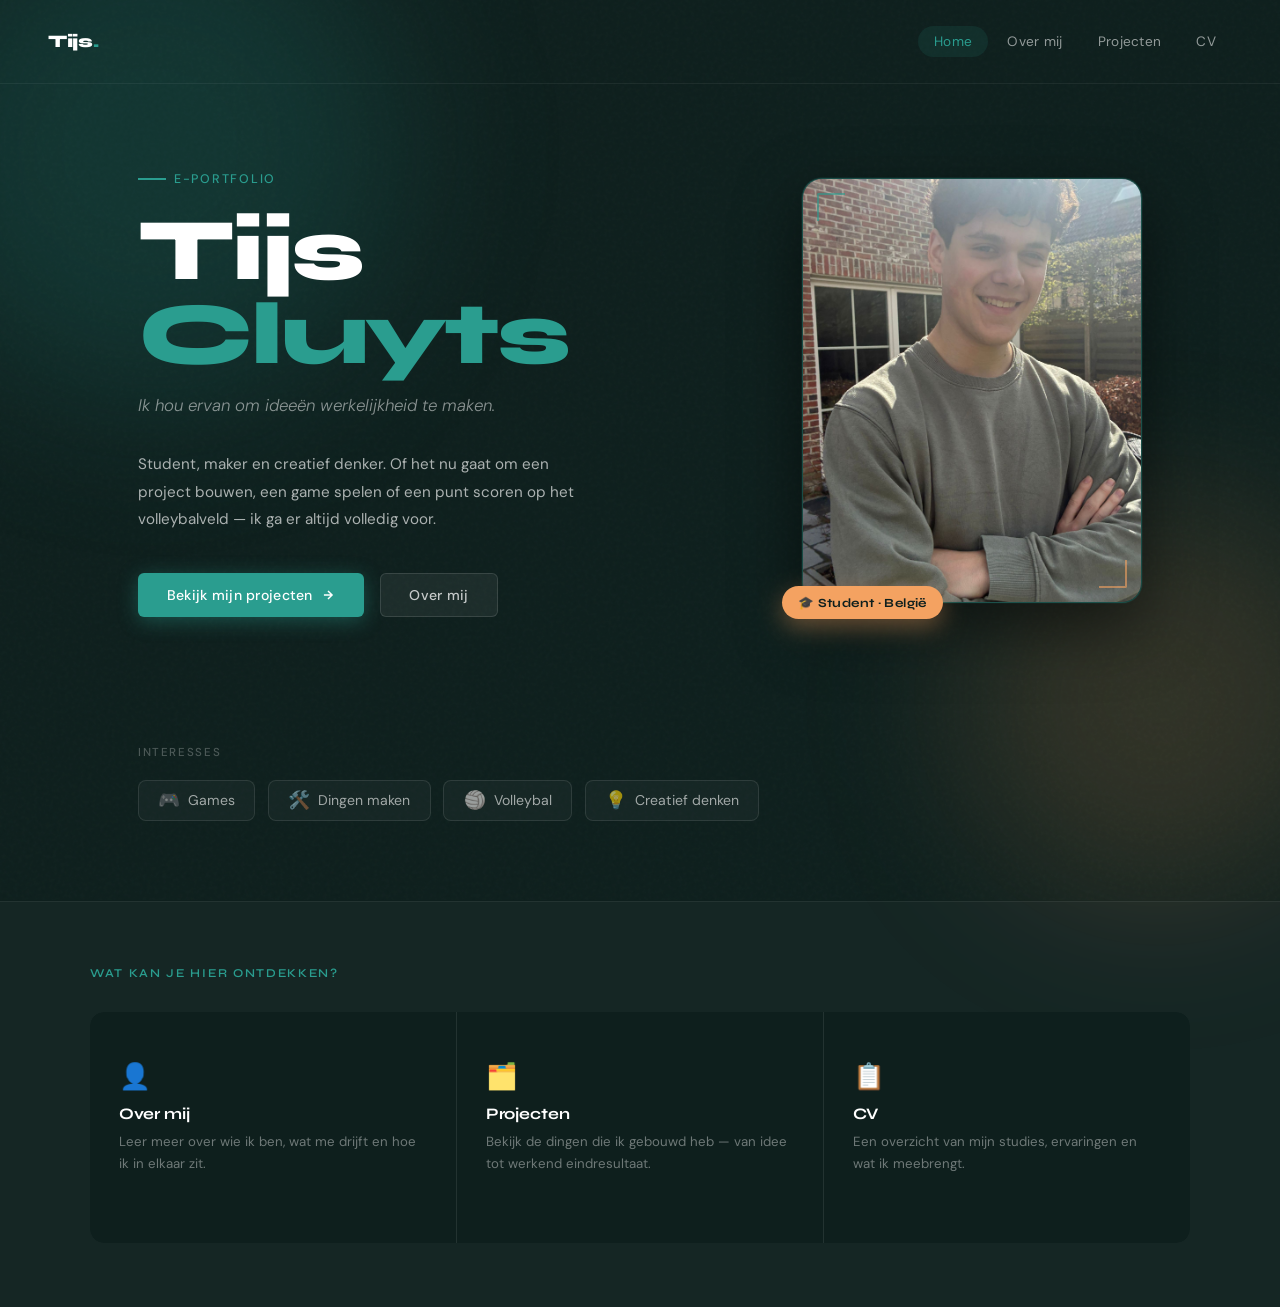
==== index.html @ 35dbf8cf "test" ====
<!DOCTYPE html>
<html lang="nl">
<head>
  <meta charset="UTF-8" />
  <meta name="viewport" content="width=device-width, initial-scale=1.0" />
  <title>Tijs Cluyts</title>
  <link href="https://fonts.googleapis.com/css2?family=Syne:wght@400;600;700;800&family=DM+Sans:ital,wght@0,300;0,400;0,500;1,300&display=swap" rel="stylesheet" />
  <link rel="stylesheet" href="index.css" />
</head>
<body>

  <div class="bg-blob blob-1"></div>
  <div class="bg-blob blob-2"></div>

  <!-- NAV -->
  <nav>
    <a href="#" class="nav-logo">Tijs<span>.</span></a>
    <ul class="nav-links">
      <li><a href="#" class="active">Home</a></li>
      <li><a href="over-mij.html">Over mij</a></li>
      <li><a href="#">Projecten</a></li>
      <li><a href="#">CV</a></li>
    </ul>
  </nav>

  <!-- HERO -->
  <section class="hero">
    <div class="hero-text">
      <div class="hero-eyebrow">E-Portfolio</div>
      <h1 class="hero-name">Tijs<br><span class="accent">Cluyts</span></h1>
      <p class="hero-tagline">Ik hou ervan om ideeën werkelijkheid te maken.</p>
      <p class="hero-desc">
        Student, maker en creatief denker. Of het nu gaat om een project bouwen,
        een game spelen of een punt scoren op het volleybalveld — ik ga er altijd
        volledig voor.
      </p>
      <div class="hero-cta">
        <a href="#" class="btn btn-primary">
          Bekijk mijn projecten
          <svg width="14" height="14" viewBox="0 0 24 24" fill="none" stroke="currentColor" stroke-width="2.5"><path d="M5 12h14M12 5l7 7-7 7"/></svg>
        </a>
        <a href="over-mij.html" class="btn btn-ghost">Over mij</a>
      </div>
    </div>

    <div class="hero-card-wrap">
      <div class="photo-card">
        <img src="profile.jpeg" alt="Profiel Foto">
        
      </div>
      <div class="badge">🎓 Student · België</div>
    </div>
  </section>

  <!-- INTEREST STRIP -->
  <div class="interest-strip">
    <p class="strip-label">Interesses</p>
    <div class="strip-items">
      <div class="strip-item"><span>🎮</span> Games</div>
      <div class="strip-item"><span>🛠️</span> Dingen maken</div>
      <div class="strip-item"><span>🏐</span> Volleybal</div>
      <div class="strip-item"><span>💡</span> Creatief denken</div>
    </div>
  </div>

  <!-- DISCOVER -->
  <section class="discover">
    <div class="discover-inner">
      <p class="discover-heading">Wat kan je hier ontdekken?</p>
      <div class="discover-grid">
        <a href="over-mij.html" class="discover-card">
          <div class="discover-num"></div>
          <span class="discover-icon">👤</span>
          <h3>Over mij</h3>
          <p>Leer meer over wie ik ben, wat me drijft en hoe ik in elkaar zit.</p>
          <span class="discover-arrow">→ Lees meer</span>
        </a>
        <a href="#" class="discover-card">
          <div class="discover-num"></div>
          <span class="discover-icon">🗂️</span>
          <h3>Projecten</h3>
          <p>Bekijk de dingen die ik gebouwd heb — van idee tot werkend eindresultaat.</p>
          <span class="discover-arrow">→ Bekijk projecten</span>
        </a>
        <a href="#" class="discover-card">
          <div class="discover-num"></div>
          <span class="discover-icon">📋</span>
          <h3>CV</h3>
          <p>Een overzicht van mijn studies, ervaringen en wat ik meebrengt.</p>
          <span class="discover-arrow">→ Bekijk CV</span>
        </a>
      </div>
    </div>
  </section>

</body>
</html>
---- index.css ----
:root {
      --teal:       #2a9d8f;
      --teal-dark:  #1a6e63;
      --teal-glow:  rgba(42,157,143,0.18);
      --warm:       #f4a261;
      --warm-dim:   rgba(244,162,97,0.15);
      --ink:        #0e1f1d;
      --ink-soft:   #2d4a47;
      --mist:       #e8f4f2;
      --cream:      #f7faf9;
      --white:      #ffffff;
    }

    *, *::before, *::after { box-sizing: border-box; margin: 0; padding: 0; }
    html { scroll-behavior: smooth; }

    body {
      font-family: 'DM Sans', sans-serif;
      background: var(--ink);
      color: var(--white);
      overflow-x: hidden;
      min-height: 100vh;
    }

    /* ── NOISE TEXTURE OVERLAY ── */
    body::before {
      content: '';
      position: fixed;
      inset: 0;
      background-image: url("data:image/svg+xml,%3Csvg viewBox='0 0 256 256' xmlns='http://www.w3.org/2000/svg'%3E%3Cfilter id='noise'%3E%3CfeTurbulence type='fractalNoise' baseFrequency='0.9' numOctaves='4' stitchTiles='stitch'/%3E%3C/filter%3E%3Crect width='100%25' height='100%25' filter='url(%23noise)' opacity='0.04'/%3E%3C/svg%3E");
      pointer-events: none;
      z-index: 0;
      opacity: 0.6;
    }

    /* ── BACKGROUND GLOW BLOBS ── */
    .bg-blob {
      position: fixed;
      border-radius: 50%;
      filter: blur(80px);
      pointer-events: none;
      z-index: 0;
    }
    .blob-1 {
      width: 500px; height: 500px;
      background: var(--teal-glow);
      top: -100px; left: -100px;
      animation: blobFloat 12s ease-in-out infinite alternate;
    }
    .blob-2 {
      width: 400px; height: 400px;
      background: var(--warm-dim);
      bottom: 0; right: -80px;
      animation: blobFloat 16s ease-in-out infinite alternate-reverse;
    }

    @keyframes blobFloat {
      from { transform: translate(0, 0) scale(1); }
      to   { transform: translate(30px, 20px) scale(1.08); }
    }

    /* ── NAV ── */
    nav {
      position: relative;
      z-index: 10;
      display: flex;
      justify-content: space-between;
      align-items: center;
      padding: 1.6rem 3rem;
      border-bottom: 1px solid rgba(255,255,255,0.06);
    }

    .nav-logo {
      font-family: 'Syne', sans-serif;
      font-weight: 800;
      font-size: 1.1rem;
      color: var(--white);
      letter-spacing: -0.02em;
      text-decoration: none;
    }

    .nav-logo span { color: var(--teal); }

    .nav-links {
      display: flex;
      gap: 0.2rem;
      list-style: none;
    }

    .nav-links a {
      display: block;
      padding: 0.45rem 1rem;
      font-size: 0.85rem;
      font-weight: 400;
      color: rgba(255,255,255,0.55);
      text-decoration: none;
      border-radius: 50px;
      transition: color 0.2s, background 0.2s;
      letter-spacing: 0.02em;
    }

    .nav-links a:hover { color: var(--white); background: rgba(255,255,255,0.07); }
    .nav-links a.active { color: var(--teal); background: rgba(42,157,143,0.12); }

    /* ── HERO ── */
    .hero {
      position: relative;
      z-index: 1;
      max-width: 1100px;
      margin: 0 auto;
      padding: 5rem 3rem 4rem;
      display: grid;
      grid-template-columns: 1fr 340px;
      gap: 4rem;
      align-items: center;
    }

    /* Left: text */
    .hero-text { }

    .hero-eyebrow {
      display: inline-flex;
      align-items: center;
      gap: 0.5rem;
      font-size: 0.78rem;
      font-weight: 500;
      letter-spacing: 0.14em;
      text-transform: uppercase;
      color: var(--teal);
      margin-bottom: 1.4rem;
      opacity: 0;
      animation: fadeUp 0.6s ease forwards 0.1s;
    }

    .hero-eyebrow::before {
      content: '';
      display: block;
      width: 28px; height: 1.5px;
      background: var(--teal);
    }

    .hero-name {
      font-family: 'Syne', sans-serif;
      font-weight: 800;
      font-size: clamp(3.2rem, 7vw, 5.5rem);
      line-height: 0.95;
      letter-spacing: -0.03em;
      color: var(--white);
      margin-bottom: 1rem;
      opacity: 0;
      animation: fadeUp 0.7s ease forwards 0.2s;
    }

    .hero-name .accent { color: var(--teal); }

    .hero-tagline {
      font-size: 1.05rem;
      font-weight: 300;
      font-style: italic;
      color: rgba(255,255,255,0.5);
      margin-bottom: 2rem;
      line-height: 1.6;
      max-width: 420px;
      opacity: 0;
      animation: fadeUp 0.7s ease forwards 0.35s;
    }

    .hero-desc {
      font-size: 0.95rem;
      line-height: 1.8;
      color: rgba(255,255,255,0.65);
      max-width: 460px;
      margin-bottom: 2.5rem;
      opacity: 0;
      animation: fadeUp 0.7s ease forwards 0.45s;
    }

    /* CTA buttons */
    .hero-cta {
      display: flex;
      gap: 1rem;
      flex-wrap: wrap;
      opacity: 0;
      animation: fadeUp 0.7s ease forwards 0.55s;
    }

    .btn {
      display: inline-flex;
      align-items: center;
      gap: 0.5rem;
      padding: 0.75rem 1.8rem;
      border-radius: 6px;
      font-size: 0.88rem;
      font-weight: 500;
      font-family: 'DM Sans', sans-serif;
      text-decoration: none;
      letter-spacing: 0.02em;
      transition: transform 0.2s, box-shadow 0.2s, background 0.2s;
      cursor: pointer;
      border: none;
    }

    .btn:hover { transform: translateY(-2px); }

    .btn-primary {
      background: var(--teal);
      color: var(--white);
      box-shadow: 0 4px 20px rgba(42,157,143,0.4);
    }
    .btn-primary:hover { box-shadow: 0 8px 28px rgba(42,157,143,0.55); }

    .btn-ghost {
      background: rgba(255,255,255,0.06);
      color: rgba(255,255,255,0.75);
      border: 1px solid rgba(255,255,255,0.12);
    }
    .btn-ghost:hover { background: rgba(255,255,255,0.1); color: var(--white); }

    /* Right: card stack */
    .hero-card-wrap {
      position: relative;
      opacity: 0;
      animation: fadeLeft 0.8s ease forwards 0.6s;
    }

    /* Photo card */
    .photo-card {
      position: relative;
      background: linear-gradient(145deg, #1a3a36 0%, #112e2a 100%);
      border: 1px solid rgba(42,157,143,0.25);
      border-radius: 20px;
      overflow: hidden;
      aspect-ratio: 4/5;
      box-shadow: 0 24px 64px rgba(0,0,0,0.5), 0 0 0 1px rgba(42,157,143,0.1);
      img{
        width: 100%;
        height: 100%;
        object-fit: cover;
      }
    }

    .photo-inner {
      width: 100%;
      height: 100%;
      display: flex;
      flex-direction: column;
      align-items: center;
      justify-content: center;
      gap: 0.75rem;
      color: rgba(255,255,255,0.25);
      font-size: 0.75rem;
      letter-spacing: 0.08em;
      text-transform: uppercase;
    }

    .photo-inner svg {
      width: 56px; height: 56px;
      opacity: 0.3;
    }

    /* Decorative corner lines on photo card */
    .photo-card::before {
      content: '';
      position: absolute;
      top: 14px; left: 14px;
      width: 28px; height: 28px;
      border-top: 2px solid var(--teal);
      border-left: 2px solid var(--teal);
      border-radius: 2px 0 0 0;
      opacity: 0.6;
    }

    .photo-card::after {
      content: '';
      position: absolute;
      bottom: 14px; right: 14px;
      width: 28px; height: 28px;
      border-bottom: 2px solid var(--warm);
      border-right: 2px solid var(--warm);
      border-radius: 0 0 2px 0;
      opacity: 0.6;
    }

    /* Floating badge */
    .badge {
      position: absolute;
      bottom: -16px;
      left: -20px;
      background: var(--warm);
      color: var(--ink);
      font-family: 'Syne', sans-serif;
      font-weight: 700;
      font-size: 0.78rem;
      padding: 0.55rem 1rem;
      border-radius: 50px;
      letter-spacing: 0.03em;
      box-shadow: 0 8px 24px rgba(244,162,97,0.4);
      white-space: nowrap;
    }

    /* ── INTEREST STRIP ── */
    .interest-strip {
      position: relative;
      z-index: 1;
      max-width: 1100px;
      margin: 4rem auto 0;
      padding: 0 3rem 5rem;
      opacity: 0;
      animation: fadeUp 0.7s ease forwards 0.8s;
    }

    .strip-label {
      font-size: 0.72rem;
      font-weight: 500;
      letter-spacing: 0.14em;
      text-transform: uppercase;
      color: rgba(255,255,255,0.25);
      margin-bottom: 1.2rem;
    }

    .strip-items {
      display: flex;
      gap: 0.8rem;
      flex-wrap: wrap;
    }

    .strip-item {
      display: inline-flex;
      align-items: center;
      gap: 0.5rem;
      padding: 0.55rem 1.2rem;
      border: 1px solid rgba(255,255,255,0.1);
      border-radius: 8px;
      font-size: 0.88rem;
      color: rgba(255,255,255,0.6);
      background: rgba(255,255,255,0.03);
      transition: border-color 0.2s, color 0.2s, background 0.2s;
    }

    .strip-item:hover {
      border-color: var(--teal);
      color: var(--white);
      background: rgba(42,157,143,0.08);
    }

    .strip-item span { font-size: 1.1rem; }

    /* ── DISCOVER SECTION ── */
    .discover {
      position: relative;
      z-index: 1;
      background: rgba(255,255,255,0.03);
      border-top: 1px solid rgba(255,255,255,0.06);
      padding: 4rem 3rem;
    }

    .discover-inner {
      max-width: 1100px;
      margin: 0 auto;
    }

    .discover-heading {
      font-family: 'Syne', sans-serif;
      font-size: 0.75rem;
      font-weight: 600;
      letter-spacing: 0.14em;
      text-transform: uppercase;
      color: var(--teal);
      margin-bottom: 2rem;
    }

    .discover-grid {
      display: grid;
      grid-template-columns: repeat(3, 1fr);
      gap: 1px;
      background: rgba(255,255,255,0.06);
      border-radius: 14px;
      overflow: hidden;
    }

    .discover-card {
      background: var(--ink);
      padding: 2rem 1.8rem;
      text-decoration: none;
      transition: background 0.25s;
      display: block;
    }

    .discover-card:hover { background: #132421; }

    .discover-num {
      font-family: 'Syne', sans-serif;
      font-size: 0.7rem;
      font-weight: 700;
      color: var(--teal);
      letter-spacing: 0.1em;
      margin-bottom: 1rem;
      opacity: 0.7;
    }

    .discover-icon {
      font-size: 1.6rem;
      margin-bottom: 0.7rem;
      display: block;
    }

    .discover-card h3 {
      font-family: 'Syne', sans-serif;
      font-size: 1rem;
      font-weight: 700;
      color: var(--white);
      margin-bottom: 0.5rem;
      letter-spacing: -0.01em;
    }

    .discover-card p {
      font-size: 0.83rem;
      line-height: 1.6;
      color: rgba(255,255,255,0.4);
    }

    .discover-arrow {
      display: inline-block;
      margin-top: 1.2rem;
      font-size: 0.8rem;
      color: var(--teal);
      opacity: 0;
      transform: translateX(-6px);
      transition: opacity 0.2s, transform 0.2s;
    }

    .discover-card:hover .discover-arrow {
      opacity: 1;
      transform: translateX(0);
    }

    /* ── KEYFRAMES ── */
    @keyframes fadeUp {
      from { opacity: 0; transform: translateY(18px); }
      to   { opacity: 1; transform: translateY(0); }
    }
    @keyframes fadeLeft {
      from { opacity: 0; transform: translateX(20px); }
      to   { opacity: 1; transform: translateX(0); }
    }

    /* ── RESPONSIVE ── */
    @media (max-width: 768px) {
      nav { padding: 1.2rem 1.5rem; }
      .hero {
        grid-template-columns: 1fr;
        padding: 3rem 1.5rem 2rem;
        gap: 2.5rem;
      }
      .hero-card-wrap { max-width: 260px; margin: 0 auto; }
      .interest-strip { padding: 0 1.5rem 3rem; }
      .discover { padding: 3rem 1.5rem; }
      .discover-grid { grid-template-columns: 1fr; }
      .hero-name { font-size: clamp(2.6rem, 10vw, 4rem); }
    }
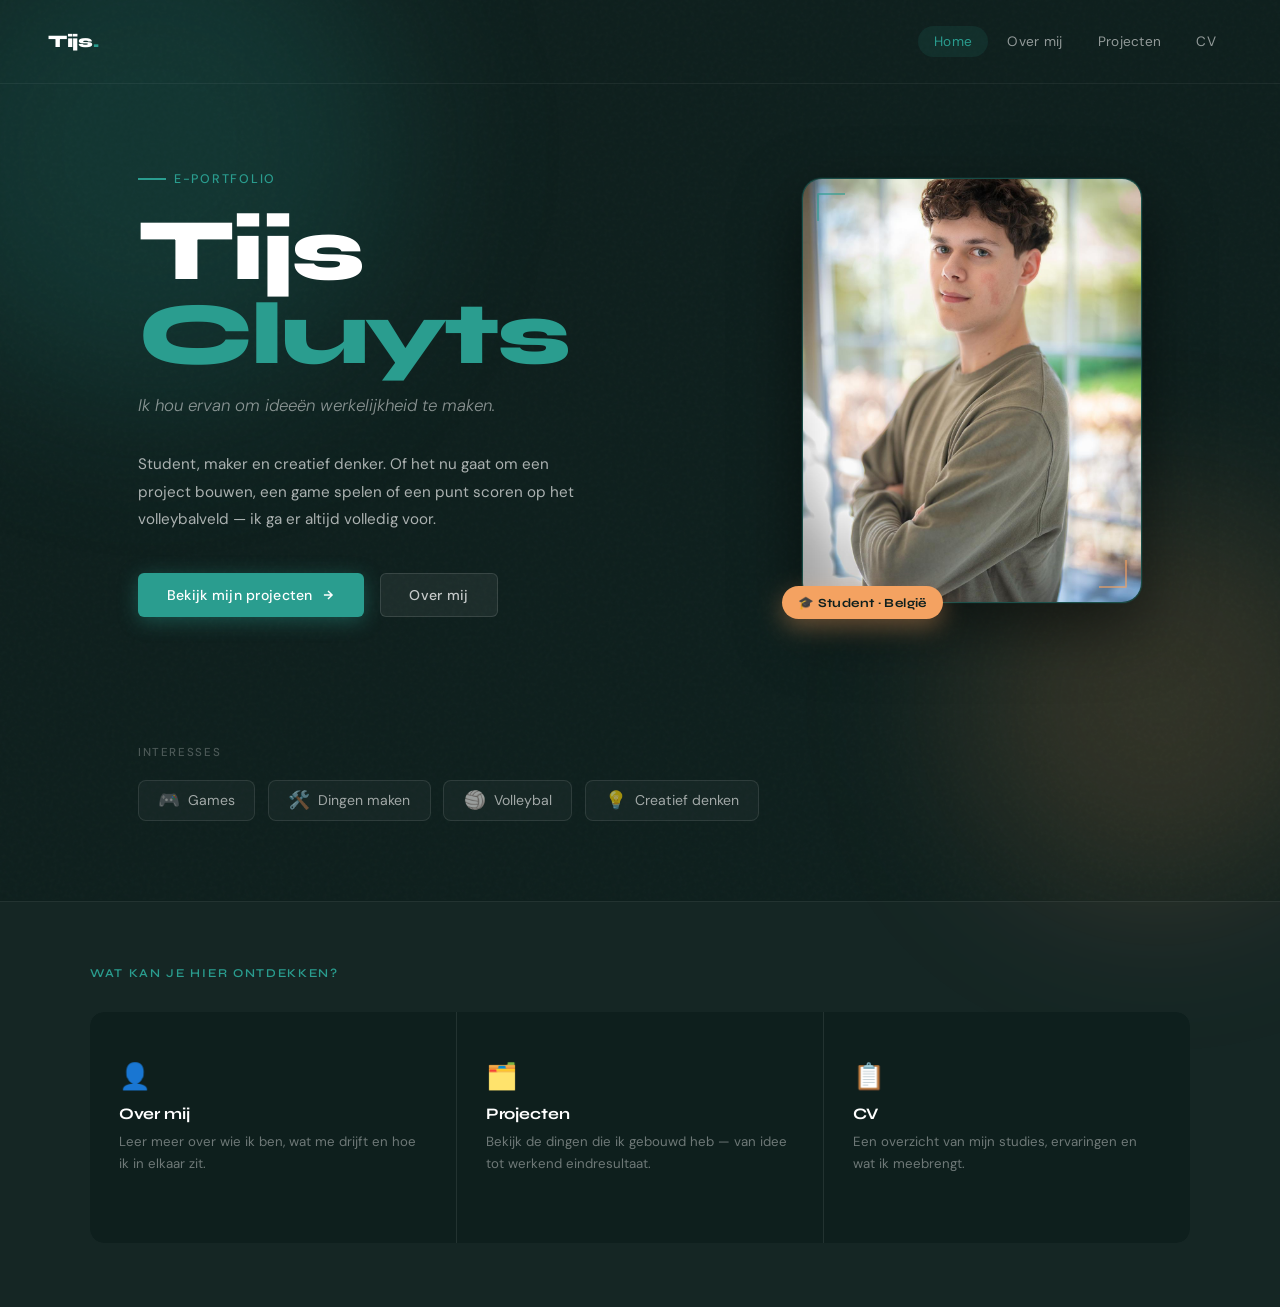
==== commit 09130f9b: "project" ====
--- a/index.html
+++ b/index.html
@@ -18,8 +18,8 @@
     <ul class="nav-links">
       <li><a href="#" class="active">Home</a></li>
       <li><a href="over-mij.html">Over mij</a></li>
-      <li><a href="#">Projecten</a></li>
-      <li><a href="#">CV</a></li>
+      <li><a href="projecten.html">Projecten</a></li>
+      <li><a href="cv.pdf">CV</a></li>
     </ul>
   </nav>
 
@@ -35,7 +35,7 @@
         volledig voor.
       </p>
       <div class="hero-cta">
-        <a href="#" class="btn btn-primary">
+        <a href="projecten.html" class="btn btn-primary">
           Bekijk mijn projecten
           <svg width="14" height="14" viewBox="0 0 24 24" fill="none" stroke="currentColor" stroke-width="2.5"><path d="M5 12h14M12 5l7 7-7 7"/></svg>
         </a>
@@ -75,14 +75,14 @@
           <p>Leer meer over wie ik ben, wat me drijft en hoe ik in elkaar zit.</p>
           <span class="discover-arrow">→ Lees meer</span>
         </a>
-        <a href="#" class="discover-card">
+        <a href="projecten.html" class="discover-card">
           <div class="discover-num"></div>
           <span class="discover-icon">🗂️</span>
           <h3>Projecten</h3>
           <p>Bekijk de dingen die ik gebouwd heb — van idee tot werkend eindresultaat.</p>
           <span class="discover-arrow">→ Bekijk projecten</span>
         </a>
-        <a href="#" class="discover-card">
+        <a href="cv.pdf" class="discover-card">
           <div class="discover-num"></div>
           <span class="discover-icon">📋</span>
           <h3>CV</h3>
